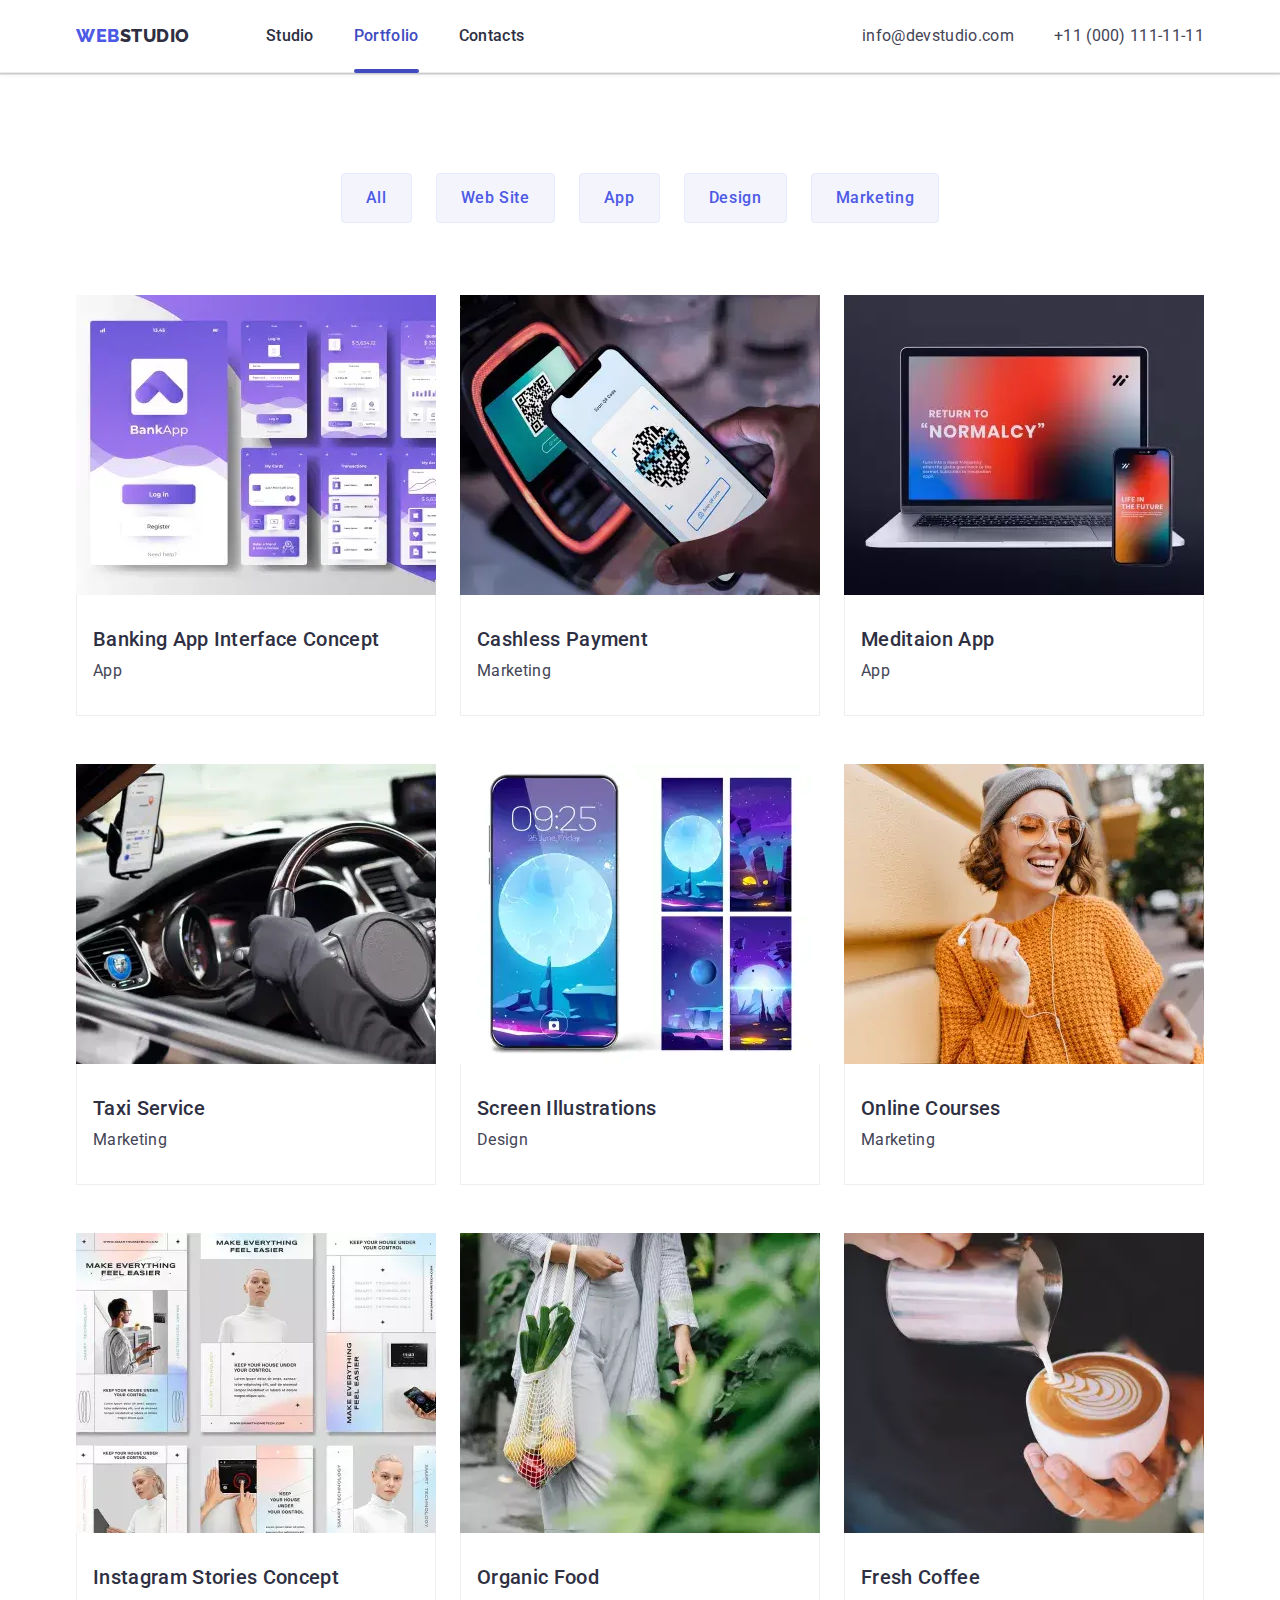
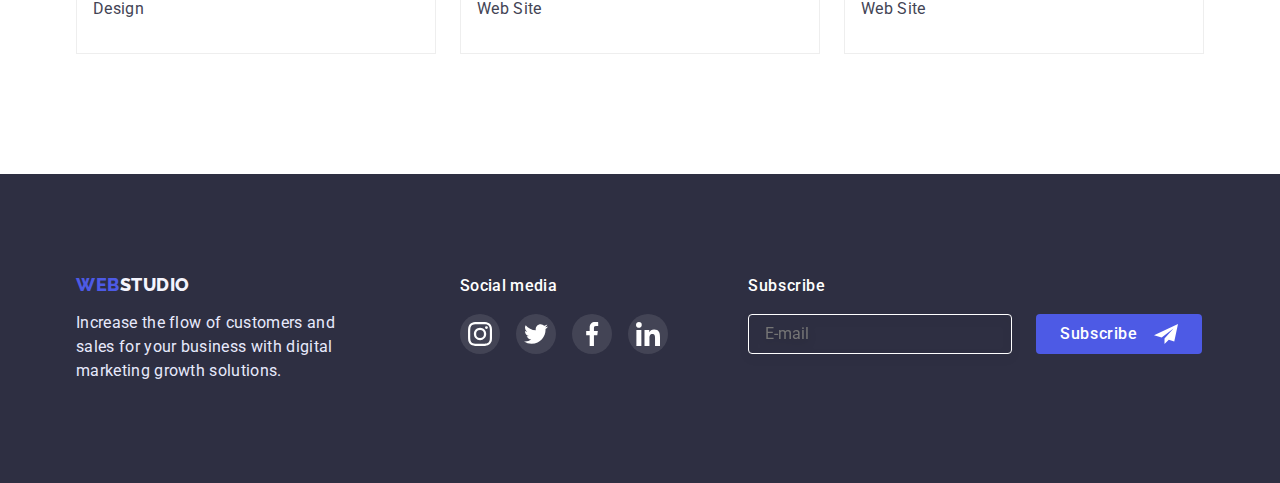
==== portfolio.html @ 54c19ddf "Homework" ====
<!DOCTYPE html>
<html lang="en">

<head>
    <meta charset="UTF-8">
    <meta http-equiv="X-UA-Compatible" content="IE=edge">
    <meta name="viewport" content="width=device-width, initial-scale=1.0">
    <link rel="preconnect" href="https://fonts.googleapis.com">
    <link rel="preconnect" href="https://fonts.gstatic.com" crossorigin>
    <link
        href="https://fonts.googleapis.com/css2?family=Raleway:wght@800&family=Roboto:wght@400;500;700;900&display=swap"
        rel="stylesheet">
    <link rel="stylesheet" href="https://cdn.jsdelivr.net/npm/modern-normalize@1.1.0/modern-normalize.min.css">
    <link rel="stylesheet" href="./css/styles.css">
    <title>Second Homework</title>
</head>

<body>
    <header class="header">
        <div class="container header-container">

            <nav class="navigation">
                <a href="./index.html" class="logo-fontheader header-nav-address"><span
                        class="logo">WEB</span>STUDIO</a>
                <ul class="team-list">
                    <li class="item"><a href="./index.html" class="nav-links hover-nav header-nav-address">Studio</a>
                    </li>
                    <li class="item"><a href="./portfolio.html"
                            class="nav-links hover-nav header-nav-address current">Portfolio</a>
                    </li>
                    <li class="item"><a href="#" class="nav-links hover-nav header-nav-address">Contacts</a>
                    </li>
                </ul>
            </nav>
            <button type="button" class="mobile-menu-open" data-modal-open>
                <svg class="mobile-menu-open__icon" width="32" height="22">
                    <use href="./img/icon.svg#burger.icon"></use>
                </svg>
            </button>

            <address class="address">
                <ul class="address-list">
                    <li class=" address-list-margin">
                        <a href="mailto:info@devstudio.com"
                            class="address-text hover-nav header-nav-address">info@devstudio.com</a>
                    </li>
                    <li class="">
                        <a href="tel:+11(000)111-11-11" class="address-text hover-nav header-nav-address">+11 (000)
                            111-11-11</a>
                    </li>
                </ul>
            </address>

        </div>

    </header>

    <main>
        <section class="section-button">
            <div class="container container-second-page">
                <h1 class="visually-hidden">Our work</h1>

                <ul class="team-lists button">
                    <li class="buttons"><button type="button" class="button-secondpage hover-secondpage">All</button>
                    </li>
                    <li class="buttons"><button type="button" class="button-secondpage hover-secondpage buttonslast">Web
                            Site</button></li>
                    <li class="buttons"><button type="button" class="button-secondpage hover-secondpage">App</button>
                    </li>
                    <li class="buttons"><button type="button" class="button-secondpage hover-secondpage">Design</button>
                    </li>
                    <li class="buttons"><button type="button"
                            class="button-secondpage hover-secondpage">Marketing</button></li>
                </ul>

                <ul class="projects-list">

                    <li class="project-item">
                        <a class="project-functional" href="">
                            <div class="project-image-thumb">
                                <picture>
                                    <source srcset="./img/frame-8.webp    1x,
                                                    ./img/frame-8@2x.webp  2x" type="image/webp">
                                    <source srcset="./img/frame-8.jpg    1x,
                                                    ./img/frame-8@2x.jpg  2x">
                                    <img src="./img/frame-1.jpg" alt="Banking App Interface Concept" width="360">
                                </picture>
                                <p class="text-cards">14 Stylish and User-Friendly App Design Concepts · Task Manager
                                    App · Calorie Tracker App · Exotic Fruit Ecommerce App ·
                                    Cloud Storage App</p>
                            </div>
                            <div class="project-content">
                                <h2 class="title-progect">Banking App Interface Concept</h2>
                                <p class="section-text">App</p>
                            </div>
                        </a>
                    </li>

                    <li class="project-item">
                        <a class="project-functional" href="">
                            <div class="project-image-thumb">
                                <picture>
                                    <source srcset="./img/frame-9.webp    1x,
                                                    ./img/frame-9@2x.webp  2x" type="image/webp">
                                    <source srcset="./img/frame-9.jpg    1x,
                                                    ./img/frame-9@2x.jpg  2x">
                                    <img src="./img/frame-9.jpg" alt="Cashless Payment" width="360">
                                </picture>
                                <p class="text-cards">14 Stylish and User-Friendly App Design Concepts · Task Manager
                                    App · Calorie Tracker App · Exotic Fruit Ecommerce App ·
                                    Cloud Storage App</p>
                            </div>
                            <div class="project-content">
                                <h2 class="title-progect">Cashless Payment</h2>
                                <p class="section-text">Marketing</p>
                            </div>
                        </a>
                    </li>

                    <li class="project-item">
                        <a class="project-functional" href="">
                            <div class="project-image-thumb">
                                <picture>
                                    <source srcset="./img/frame-10.webp    1x,
                                                    ./img/frame-10@2x.webp  2x" type="image/webp">
                                    <source srcset="./img/frame-10.jpg    1x,
                                                    ./img/frame-10@2x.jpg  2x">
                                    <img src="./img/frame-10.jpg" alt="Meditaion App" width="360">
                                </picture>
                                <p class="text-cards">14 Stylish and User-Friendly App Design Concepts · Task Manager
                                    App · Calorie Tracker App · Exotic Fruit Ecommerce App ·
                                    Cloud Storage App</p>
                            </div>
                            <div class="project-content">
                                <h2 class="title-progect">Meditaion App</h2>
                                <p class="section-text">App</p>
                            </div>
                        </a>
                    </li>

                    <li class="project-item">
                        <a class="project-functional" href="">
                            <div class="project-image-thumb">
                                <picture>
                                    <source srcset="./img/frame-11.webp    1x,
                                                    ./img/frame-11@2x.webp  2x" type="image/webp">
                                    <source srcset="./img/frame-11.jpg    1x,
                                                    ./img/frame-11@2x.jpg  2x">
                                    <img src="./img/frame-11.jpg" alt="Taxi Service" width="360">
                                </picture>
                                <p class="text-cards">14 Stylish and User-Friendly App Design Concepts · Task Manager
                                    App · Calorie Tracker App · Exotic Fruit Ecommerce App ·
                                    Cloud Storage App</p>
                            </div>
                            <div class="project-content">
                                <h2 class="title-progect">Taxi Service</h2>
                                <p class="section-text">Marketing</p>
                            </div>
                        </a>
                    </li>

                    <li class="project-item">
                        <a class="project-functional" href="">
                            <div class="project-image-thumb">
                                <picture>
                                    <source srcset="./img/frame-12.webp    1x,
                                                    ./img/frame-12@2x.webp  2x" type="image/webp">
                                    <source srcset="./img/frame-12.jpg    1x,
                                                    ./img/frame-12@2x.jpg  2x">
                                    <img src="./img/frame-12.jpg" alt="Screen Illustrations" width="360">
                                </picture>
                                <p class="text-cards">14 Stylish and User-Friendly App Design Concepts · Task Manager
                                    App · Calorie Tracker App · Exotic Fruit Ecommerce App ·
                                    Cloud Storage App</p>
                            </div>
                            <div class="project-content">
                                <h2 class="title-progect">Screen Illustrations</h2>
                                <p class="section-text">Design</p>
                            </div>
                        </a>
                    </li>

                    <li class="project-item">
                        <a class="project-functional" href="">
                            <div class="project-image-thumb">
                                <picture>
                                    <source srcset="./img/frame-13.webp    1x,
                                                    ./img/frame-13@2x.webp  2x" type="image/webp">
                                    <source srcset="./img/frame-13.jpg    1x,
                                                    ./img/frame-13@2x.jpg  2x">
                                    <img src="./img/frame-13.jpg" alt="Online Courses" width="360">
                                </picture>
                                <p class="text-cards">14 Stylish and User-Friendly App Design Concepts · Task Manager
                                    App · Calorie Tracker App · Exotic Fruit Ecommerce App ·
                                    Cloud Storage App</p>
                            </div>
                            <div class="project-content">
                                <h2 class="title-progect">Online Courses</h2>
                                <p class="section-text">Marketing</p>
                            </div>
                        </a>
                    </li>

                    <li class="project-item">
                        <a class="project-functional" href="">
                            <div class="project-image-thumb">
                                <picture>
                                    <source srcset="./img/frame-14.webp    1x,
                                                    ./img/frame-14@2x.webp  2x" type="image/webp">
                                    <source srcset="./img/frame-14.jpg    1x,
                                                    ./img/frame-14@2x.jpg  2x">
                                    <img src="./img/frame-14.jpg" alt="Instagram Stories Concept" width="360">
                                </picture>
                                <p class="text-cards">14 Stylish and User-Friendly App Design Concepts · Task Manager
                                    App · Calorie Tracker App · Exotic Fruit Ecommerce App ·
                                    Cloud Storage App</p>
                            </div>
                            <div class="project-content">
                                <h2 class="title-progect">Instagram Stories Concept</h2>
                                <p class="section-text">Design</p>
                            </div>
                        </a>
                    </li>

                    <li class="project-item">
                        <a class="project-functional" href="">
                            <div class="project-image-thumb">
                                <picture>
                                    <source srcset="./img/frame-15.webp    1x,
                                                    ./img/frame-15@2x.webp  2x" type="image/webp">
                                    <source srcset="./img/frame-15.jpg    1x,
                                                    ./img/frame-15@2x.jpg  2x">
                                    <img src="./img/frame-15.jpg" alt="Organic Food" width="360">
                                </picture>
                                <p class="text-cards">14 Stylish and User-Friendly App Design Concepts · Task Manager
                                    App · Calorie Tracker App · Exotic Fruit Ecommerce App ·
                                    Cloud Storage App</p>
                            </div>
                            <div class="project-content">
                                <h2 class="title-progect">Organic Food</h2>
                                <p class="section-text">Web Site</p>
                            </div>
                        </a>
                    </li>

                    <li class="project-item">
                        <a class="project-functional" href="">
                            <div class="project-image-thumb">
                                <picture>
                                    <source srcset="./img/frame-16.webp    1x,
                                                    ./img/frame-16@2x.webp  2x" type="image/webp">
                                    <source srcset="./img/frame-16.jpg    1x,
                                                    ./img/frame-16@2x.jpg  2x">
                                    <img src="./img/frame-16.jpg" alt="Fresh Coffee" width="360">
                                </picture>
                                <p class="text-cards">14 Stylish and User-Friendly App Design Concepts · Task Manager
                                    App · Calorie Tracker App · Exotic Fruit Ecommerce App ·
                                    Cloud Storage App</p>
                            </div>
                            <div class="project-content">
                                <h2 class="title-progect">Fresh Coffee</h2>
                                <p class="section-text">Web Site</p>
                            </div>
                        </a>
                    </li>

                </ul>
            </div>
        </section>

    </main>

    <footer class="footer-container">
        <div class="container footer-container-item">
            <div class="footer-about">
                <a href="./index.html" class="logo-fontfooter footer-body"><span class="logo">WEB</span>STUDIO</a>
                <p class="text-footer">Increase the flow of customers and sales for your business with digital marketing
                    growth solutions.</p>
            </div>
            <div class="footer-social">
                <h3 class="join-tittle">Social media</h3>
                <ul class="social">
                    <li>
                        <a href="" class="social-links">
                            <svg class="color" width="24" height="24">
                                <use href="./img/icon.svg#icon-instagram"></use>
                            </svg>
                        </a>
                    </li>
                    <li>
                        <a href="" class="social-links ">
                            <svg class="color" width="24" height="24">
                                <use href="./img/icon.svg#icon-twitter"></use>
                            </svg>
                        </a>
                    </li>
                    <li>
                        <a href="" class="social-links">
                            <svg class="color" width="24" height="24">
                                <use href="./img/icon.svg#icon-facebook"></use>
                            </svg>
                        </a>
                    </li>
                    <li>
                        <a href="" class="social-links">
                            <svg class="color" width="24" height="24">
                                <use href="./img/icon.svg#icon-linkedin"></use>
                            </svg>
                        </a>
                    </li>
                </ul>
            </div>

            <form class="subscribe-form">
                <h2 class="subscribe-header">Subscribe</h2>
                <div class="subscribe-container">

                    <input type="email" class="subscribe-input" name="emailing-address" placeholder="E-mail" required>

                    <button type="submit" class="subscribe-btn">Subscribe<svg class="subscribe-svg" width="24"
                            height="24" aria-label="telegram icon" lang="en">
                            <use href="./img/icon.svg#icon-telegram"></use>
                        </svg></button>
                </div>
            </form>

        </div>
    </footer>

    <div class="mobile-menu" data-modal>
        <div class="mobile-menu__container">
            <button class="mobile-menu__close-bnt" data-modal-close>
                <svg class="mobile-menu__close" width="8" height="8">
                    <use href="./img/icon.svg#icon-close-black"></use>
                </svg>
            </button>

            <div class="mobile-menu-info">
                <ul class="mobile-link-container">
                    <li class=""><a href="./index.html" class="mobile-nav-link">Studio</a>
                    </li>
                    <li class=""><a href="./portfolio.html" class="mobile-nav-link current">Portfolio</a>
                    </li>
                    <li class=""><a href="#" class="mobile-nav-link">Contacts</a>
                    </li>
                </ul>

                <ul class="mobile-adress">
                    <li class="modal-mobil-window-tel">+11 (000) 111-11-11</li>
                    <li class="modal-mobil-window-email">info@devstudio.com</li>
                </ul>

                <ul class="mobile-social-container">
                    <li>
                        <a href="" class="mobil-social-contact">
                            <svg class="icon-mobil-social" width="24" height="24">
                                <use href="./img/icon.svg#icon-instagram"></use>
                            </svg>
                        </a>
                    </li>

                    <li>
                        <a href="" class="mobil-social-contact">
                            <svg class="icon-mobil-social" width="24" height="24">
                                <use href="./img/icon.svg#icon-twitter"></use>
                            </svg>
                        </a>
                    </li>

                    <li>
                        <a href="" class="mobil-social-contact">
                            <svg class="icon-mobil-social" width="24" height="24">
                                <use href="./img/icon.svg#icon-facebook"></use>
                            </svg>
                        </a>
                    </li>

                    <li>
                        <a href="" class="mobil-social-contact">
                            <svg class="icon-mobil-social" width="24" height="24">
                                <use href="./img/icon.svg#icon-linkedin"></use>
                            </svg>
                        </a>
                    </li>

                </ul>
            </div>


        </div>

    </div>

    <script src="./js/modal-menu.js"></script>
</body>

</html>
---- css/styles.css ----
:root {
  --background-color: rgb(255, 255, 255);
  --color-texth: rgb(46, 47, 66);
  --color-textp: rgb(67, 68, 85);
  --color-textpheader: rgb(231, 233, 252);
  --color-textlogoheader: rgb(244, 244, 253);
  --color-buttonlogo: rgb(77, 90, 229);
  --color-hover: rgb(64, 75, 191);
  --time-func: cubic-bezier(0.4, 0, 0.2, 1);
}
body {
  background-color: var(--background-color);
  font-family: "Roboto", sans-serif;
  font-size: 16px;
  line-height: 1.5;
  letter-spacing: 0.02em;
  color: var(--color-texth);
}

img {
  display: block;
  max-width: 100%;
  height: auto;
}

h1,
h2,
h3,
h4,
h5,
h6,
p {
  margin: 0;
  padding: 0;
}

ul,
ol {
  margin-top: 0;
  margin-bottom: 0;
  padding-left: 0;
}
li {
  list-style: none;
}
a {
  text-decoration: none;
}

.container {
  padding-left: 15px;
  padding-right: 15px;
}
.main-title {
  font-size: 36px;
  line-height: 1.11;
  color: var(--background-color);
  max-width: 496px;
  margin-left: auto;
  margin-right: auto;
  margin-bottom: 72px;
  letter-spacing: 0.02em;
}
.hero-btn {
  background-color: var(--color-buttonlogo);
  box-shadow: 0px 4px 4px rgba(0, 0, 0, 0.15);
  border-radius: 4px;
  padding: 16px 32px;
  border: none;
  cursor: pointer;
  transition: background-color 250ms var(--time-func);
}
.hero-btn:hover,
.hero-btn:focus {
  background-color: var(--color-hover);
}
.first-buttoncolor {
  font-family: "Roboto", sans-serif;
  font-style: normal;
  font-weight: 500;
  font-size: 16px;
  line-height: 1.5;
  letter-spacing: 0.04em;
  color: var(--background-color);
}
.visually-hidden {
  position: absolute;
  width: 1px;
  height: 1px;
  margin: -1px;
  border: 0;
  padding: 0;

  white-space: nowrap;
  clip-path: inset(100%);
  clip: rect(0 0 0 0);
  overflow: hidden;
}
.section {
  padding-top: 96px;
  padding-bottom: 96px;
}
.our-team-card {
  background-color: var(--color-textlogoheader);
}
.title-our-team {
  font-size: 36px;
  line-height: 1.11;
  text-transform: capitalize;
  text-align: center;
  margin-bottom: 72px;
}
.foto-card {
  background-color: #ffffff;
}
.our-team-shadow {
  box-shadow: 0px 1px 6px rgba(46, 47, 66, 0.08),
    0px 1px 1px rgba(46, 47, 66, 0.16), 0px 2px 1px rgba(46, 47, 66, 0.08);
  border-radius: 0px 0px 4px 4px;
}
.about-team-card {
  padding: 32px 16px;
}
.team-title {
  font-weight: 500;
  font-size: 20px;
  line-height: 1.2;
  text-align: center;
  margin-bottom: 8px;
}
.team-text {
  color: var(--color-textp);
  font-style: normal;
  text-align: center;
}
.socials {
  display: flex;
  justify-content: center;
  gap: 24px;
  margin-top: 8px;
}
.social-links {
  display: flex;
  width: 40px;
  height: 40px;
  align-items: center;
  justify-content: center;
  background-color: rgba(255, 255, 255, 0.1);
  border-radius: 50%;
  transition: background-color 250ms var(--time-func);
}
.color {
  fill: #ffffff;
}
.color-x:hover,
.color-x:focus {
  background-color: #404bbf;
  fill: #ffffff;
  border-color: #404bbf;
}
.social-link {
  display: flex;
  width: 40px;
  height: 40px;
  background-color: #4d5ae5;
  border-radius: 50%;
  align-items: center;
  justify-content: center;
  transition: background-color 250ms var(--time-func);
}
.team-card {
  display: flex;
  flex-wrap: wrap;
  justify-content: center;
  gap: 72px;
}
.company {
  display: flex;
  flex-wrap: wrap;
  gap: 72px 16px;
}
.company-team {
  display: flex;
  height: 100%;
  align-items: center;
  justify-content: center;
  border: 1px solid #8e8f99;
  border-radius: 4px;
  outline: transparent;
  transition: border 250ms var(--time-func);
  height: 88px;
}
.company-team:hover .customers-color,
.company-team:focus .customers-color {
  fill: #404bbf;
}

.company-team:hover,
.company-team:focus {
  border: 1px solid #404bbf;
}
.customers-color {
  fill: #8e8f99;
  transition: fill 250ms var(--time-func);
}
.social-link:hover,
.social-link:focus {
  background-color: #404bbf;
}
.logo-fontfooter {
  font-family: "Raleway", sans-serif;
  font-style: normal;
  font-weight: 800;
  font-size: 18px;
  line-height: 21px;
  letter-spacing: 0.03em;
  text-transform: uppercase;
  color: var(--color-textlogoheader);
}
.text-footer {
  color: var(--color-textpheader);
}
.join-tittle {
  font-weight: 500;
  font-size: 16px;
  line-height: 1.5;
  color: #ffffff;
  margin-bottom: 16px;
}
.social-links:hover,
.social-links:focus {
  background: #31d0aa;
}
.social {
  display: flex;
  gap: 16px;
}
.subscribe-header {
  font-weight: 500;
  font-size: 16px;
  letter-spacing: 0.04em;
  color: #ffffff;
  margin-bottom: 16px;
}
.subscribe-btn {
  display: flex;
  align-items: center;
  background-color: #4d5ae5;
  border-radius: 4px;
  border: none;
  color: #ffffff;
  padding: 8px 24px 8px 24px;
  cursor: pointer;
  transition: background-color 250ms var(--time-func);
  font-weight: 500;
  font-size: 16px;
  line-height: 1.5;
  letter-spacing: 0.04em;
}
.subscribe-svg {
  margin-left: 16px;
}
.subscribe-btn:hover,
.subscribe-btn:focus,
.modal-bnt-send:hover,
.modal-bnt-send:focus {
  background-color: #404bbf;
}
.button {
  display: flex;
  flex-wrap: wrap;
  justify-content: center;
  gap: 16px 24px;
  margin-bottom: 48px;
}
.button-secondpage {
  color: var(--color-buttonlogo);
  font-family: "Roboto";
  font-style: normal;
  font-weight: 500;
  font-size: 16px;
  line-height: 1.5;
  display: flex;
  align-items: center;
  text-align: center;
  letter-spacing: 0.04em;
  background: #f4f4fd;
  border: 1px solid #e7e9fc;
  border-radius: 4px;
  cursor: pointer;
  padding: 12px 24px;
  transition: background-color 250ms var(--time-func),
    color 250ms var(--time-func), border 250ms var(--time-func),
    box-shadow 250ms var(--time-func);
}
.hover-secondpage:hover,
.hover-secondpage:focus {
  background: var(--color-hover);
  box-shadow: 0px 3px 1px rgba(0, 0, 0, 0.1), 0px 2px 1px rgba(0, 0, 0, 0.08),
    0px 2px 2px rgba(0, 0, 0, 0.12);
  border-radius: 4px;
  color: var(--background-color);
  border-color: transparent;
}

.project-image-thumb {
  position: relative;
  overflow: hidden;
}
.text-cards {
  position: absolute;
  top: 0;
  left: 0;
  height: 100%;
  background-color: #4d5ae5;
  color: #f4f4fd;
  transform: translateY(100%);
  transition: transform 250ms var(--time-func);
  display: flex;
  padding: 40px 32px 0 32px;
}

.project-functional:hover .text-cards,
.project-functional:focus .text-cards {
  transform: translateY(0);
}
.projects-list {
  display: flex;
  flex-wrap: wrap;
  justify-content: center;
  row-gap: 48px;
  column-gap: 16px;
}
.project-content {
  border: 1px solid #eeeeee;
  border-top: none;
  padding-top: 32px;
  padding-left: 16px;
}
.title-progect {
  font-weight: 500;
  font-size: 20px;
  line-height: 1.2;
  color: var(--color-texth);
  margin-bottom: 8px;
}
.section-text {
  padding-bottom: 32px;
  color: var(--color-textp);
}
.project-item:hover,
.project-item:focus {
  display: block;
  outline: transparent;
  box-shadow: 0px 1px 6px rgba(46, 47, 66, 0.08),
    0px 1px 1px rgba(46, 47, 66, 0.16), 0px 2px 1px rgba(46, 47, 66, 0.08);
}
.modal-mobil-window-tel {
  margin-bottom: 40px;
  font-style: normal;
  font-weight: 700;
  font-size: 36px;
  line-height: 1.11;
  letter-spacing: 0.02em;
  color: #4d5ae5;
}
.mobile-nav-link.current {
  color: #404bbf;
}

.modal-mobil-window-email {
  font-weight: 500;
  font-size: 20px;
  line-height: 24px;
  letter-spacing: 0.02em;
  color: #434455;
}

.mobil-social-contact {
  display: flex;
  width: 40px;
  height: 40px;
  background-color: #4d5ae5;
  border-radius: 50%;
  align-items: center;
  justify-content: center;
  transition: background-color 250ms var(--time-func);
}
.icon-mobil-social {
  fill: #f4f4fd;
}

/* -------------------------------------------адаптив------------------------------------------- */
@media screen and (min-width: 480px) {
  .container {
    width: 428px;
    margin-left: auto;
    margin-right: auto;
  }
}

@media screen and (min-width: 768px) {
  .container {
    width: 768px;
  }
  .mobile-menu-open {
    display: none;
  }
  .navigation {
    display: flex;
  }
  .nav-links {
    color: var(--color-texth);
    font-weight: 500;
    transition: color 250ms var(--time-func);
    padding-top: 24px;
    padding-bottom: 24px;
  }
  .team-list {
    display: flex;
    margin-left: 120px;
  }
  .item:not(:last-child) {
    margin-right: 40px;
  }
  .hover-nav:hover,
  .hover-nav:focus {
    color: var(--color-hover);
  }

  .address-text {
    color: var(--color-textp);
    font-style: normal;
    transition: color 250ms var(--time-func);
  }
  .current {
    position: relative;
    color: #404bbf;
  }
  .current::after {
    content: "";
    position: absolute;
    bottom: -4px;
    left: 0;
    width: 100%;
    height: 4px;
    background-color: #404bbf;
    border-radius: 2px;
  }
  .main-title {
    font-size: 56px;
    line-height: 1.07;
    margin-bottom: 40px;
  }
  .team-card {
    gap: 64px 24px;
  }
  .company {
    gap: 72px 24px;
  }
  .company-team-list {
    flex-basis: calc((100% - 48px) / 3);
    max-width: 168px;
  }
  .subscribe-input {
    width: 264px;
    min-height: 40px;
    background-color: transparent;
    border: 1px solid #ffffff;
    filter: drop-shadow(0px 4px 4px rgba(0, 0, 0, 0.15));
    border-radius: 4px;
    margin-right: 24px;
    padding-left: 16px;
    color: white;
  }
  .footer-container-item {
    display: flex;
  }
}

@media screen and (max-width: 767px) {
  .team-list {
    display: none;
  }
  .address {
    display: none;
  }
  .header-nav-address {
    display: block;
    padding-top: 24px;
    padding-bottom: 24px;
  }
  .our-futures-item:not(:last-child) {
    margin-bottom: 72px;
  }

  .company-team-list {
    flex-basis: calc((100% - 24px) / 2);
  }
  .logo-fontfooter {
    display: block;
    text-align: center;
    margin-bottom: 16px;
  }
  .text-footer {
    width: 268px;
    margin: 0 auto;
  }
  .footer-social {
    margin-bottom: 72px;
  }
  .join-tittle {
    margin-bottom: 16px;
    text-align: center;
  }
  .social {
    justify-content: center;
  }
  .subscribe-header {
    text-align: center;
  }

  .subscribe-input {
    width: 398px;
    /* width: 100%; */
    min-height: 40px;
    background-color: transparent;
    border: 1px solid #ffffff;
    filter: drop-shadow(0px 4px 4px rgba(0, 0, 0, 0.15));
    border-radius: 4px;
    padding-left: 16px;
    color: white;
  }
  .subscribe-container {
    display: flex;
    flex-wrap: wrap;
    justify-content: center;
    gap: 24px;
  }
  .container-second-page {
    padding-top: 48px;
    padding-bottom: 48px;
  }
  .button-secondpage {
    padding: 8px 16px;
  }
}

@media screen and (min-width: 1200px) {
  .container {
    width: 1158px;
  }
  .address {
    margin-left: auto;
  }
  .team-list {
    display: flex;
    margin-left: 76px;
  }
  .address-list {
    display: flex;
  }
  .header-nav-address {
    display: block;
    padding-top: 24px;
    padding-bottom: 24px;
  }
  .current {
    position: relative;
    color: #404bbf;
  }
  .current::after {
    content: "";
    position: absolute;
    bottom: -1px;
    left: 0;
    width: 100%;
    height: 4px;
    background-color: #404bbf;
    border-radius: 2px;
  }
  .address-list-margin {
    margin-right: 40px;
  }
  .main-title {
    margin-bottom: 48px;
  }
  .section {
    padding-top: 120px;
    padding-bottom: 120px;
  }
  .our-futures-list {
    display: flex;
  }
  .our-futures-item:not(:last-child) {
    margin-right: 24px;
  }
  .feature-section {
    display: flex;
    justify-content: center;
    align-items: center;
    height: 112px;
    background: #f4f4fd;
    border-radius: 4px;
    margin-bottom: 8px;
  }
  .our-features-li {
    width: 264px;
  }

  .section-title {
    text-align: center;
    padding-bottom: 72px;
    font-size: 36px;
    line-height: 1.11;
    text-transform: capitalize;
  }
  .our-work {
    display: flex;
  }
  .fotowork:not(:last-child) {
    margin-right: 24px;
  }
  .team-card {
    gap: 24px;
  }
  .company {
    flex-wrap: nowrap;
  }
  .company-team-list {
    width: 168px;
    height: 88px;
  }
  .footer-container {
    background-color: var(--color-texth);
    padding-top: 100px;
    padding-bottom: 100px;
  }
  .footer-container-item {
    display: flex;
  }
  .logo-fontfooter {
    display: flex;
    align-items: center;
  }
  .text-footer {
    width: 264px;
    margin-top: 16px;
  }
  .social {
    justify-content: center;
    gap: 16px;
    margin-top: 16px;
  }
  .subscribe-form {
    margin-left: 80px;
  }
  .subscribe-container {
    display: flex;
    flex-wrap: wrap;
  }
  .footer-about {
    margin-right: 120px;
  }
  .container-second-page {
    padding-top: 100px;
    padding-bottom: 120px;
  }
  .button {
    margin-bottom: 72px;
  }
  .projects-list {
    row-gap: 48px;
    column-gap: 24px;
  }
  .future-title {
    font-weight: 500;
    font-size: 20px;
    line-height: 1.2;
    padding-bottom: 8px;
  }
  .work-section {
    margin-top: -120px;
  }
}

@media screen and (max-width: 1199px) {
  .address-list-margin {
    margin-bottom: 12px;
  }
  .address {
    padding-top: 6px;
    padding-bottom: 6px;
  }
  .address-text {
    font-style: normal;
    font-weight: 400;
    font-size: 12px;
    line-height: 1.33;
    letter-spacing: 0.04em;
    color: #434455;
  }
  .feature-section {
    display: none;
  }
  .future-title {
    margin-bottom: 8px;
    font-weight: 700;
    font-size: 36px;
    line-height: 1.11;
  }

  .futures-text {
    color: var(--color-textp);
    font-weight: 500;
    font-style: normal;
    font-family: "Roboto";
    font-size: 16px;
    line-height: 1.5;
  }
  .our-works-section {
    display: none;
  }
  .footer-container {
    background-color: var(--color-texth);
    padding-top: 96px;
    padding-bottom: 96px;
  }
  .footer-about {
    margin-bottom: 72px;
  }
  .text-footer {
    width: 264px;
    margin-top: 16px;
  }
}

@media screen and (min-width: 768px) and (max-width: 1199px) {
  .our-futures-item {
    flex-basis: calc((100% - 2 * 24px) / 2);
  }
  .our-futures-list {
    display: flex;
    flex-direction: row;
    flex-wrap: wrap;
    row-gap: 72px;
    column-gap: 24px;
  }
  .customers {
    width: 582px;
    margin: 0 auto;
  }
  .footer-container-item {
    width: 552px;
    /* width: 582px; */
    flex-wrap: wrap;
  }
  .subscribe-container {
    display: flex;
    flex-wrap: wrap;
    justify-content: center;
  }
  .footer-about {
    margin-right: 24px;
  }
  .container-second-page {
    padding-top: 64px;
    padding-bottom: 96px;
  }
  .button {
    margin-bottom: 64px;
  }
  .projects-list {
    row-gap: 72px;
    column-gap: 24px;
    justify-content: start;
    margin: -3px;
  }
}

/* -------------------------------------------адаптив------------------------------------------- */

/* ---------------------мобил хеадер с меню---------------------------- */
.header-container {
  display: flex;
  align-items: center;
  justify-content: space-between;
}
.mobile-menu-open {
  background-color: transparent;
  border: none;
  height: 22px;
  padding: 0;
}

.mobile-menu {
  position: fixed;
  width: 100%;
  height: 100%;
  z-index: 1000;
  top: 0;
  left: 0;
  background: #ffffff;
  opacity: 0;
  visibility: hidden;
  pointer-events: none;
  transition: opacity 500ms linear, visibility 500ms linear;
}

.mobile-menu.is-open {
  opacity: 1;
  visibility: visible;
  pointer-events: auto;
}

.mobile-menu__container {
  position: relative;
}

.mobile-menu__close-bnt {
  position: absolute;
  top: 24px;
  right: 24px;
  background-color: transparent;
  border: none;
  line-height: 0;
  padding-top: 8px;
  padding-bottom: 8px;
  padding-left: 8px;
  padding-right: 8px;

  fill: #2e2f42;
  border-radius: 50%;
  border: 1px solid rgba(0, 0, 0, 0.1);
  background-color: #e7e9fc;
}

.mobile-menu-info {
  height: 100vh;
  padding-top: 80px;
  padding-bottom: 40px;
  padding-left: 40px;
  padding-right: 35px;
  display: flex;
  flex-direction: column;
}

.mobile-link-container {
  display: flex;
  flex-direction: column;
  gap: 40px;
  margin-bottom: auto;
}
.mobile-nav-link {
  font-weight: 700;
  font-size: 36px;
  line-height: 1.111;
  letter-spacing: 0.02em;
  color: #2e2f42;
}

.mobile-adress {
  margin-bottom: 48px;
}

.mobile-social-container {
  display: flex;
  justify-content: space-between;
}
/* ----------------------мобил хеадер с меню--------------------------- */

/* ------------------------------лого и тень хедера----------------------------- */
.logo {
  color: var(--color-buttonlogo);
}
.logo-fontheader {
  font-family: "Raleway", sans-serif;
  font-style: normal;
  font-weight: 800;
  font-size: 18px;
  line-height: 1.33;
  letter-spacing: 0.03em;
  text-transform: uppercase;
  color: var(--color-texth);
}
.header {
  border-bottom: 1px solid #ececec;
  box-shadow: 0px 2px 1px rgba(46, 47, 66, 0.08),
    0px 1px 1px rgba(46, 47, 66, 0.16), 0px 1px 6px rgba(46, 47, 66, 0.08);
}
/* ------------------------------лого и тень хедера----------------------------- */

/*------------------------------------- main-hero--------------------------------------- */
.hero {
  background-color: var(--color-texth);
  padding: 112px 0;
  max-width: 100%;
  margin-left: auto;
  margin-right: auto;
  text-align: center;
  background-image: linear-gradient(
      rgba(46, 47, 66, 0.7),
      rgba(46, 47, 66, 0.7)
    ),
    url(../img/office-telephone.jpg);
  background-repeat: no-repeat;
  background-position: center;
  background-size: cover;
}

@media screen and (min-device-pixel-ratio: 2) and (max-width: 767px),
  screen and (min-resolution: 192dpi) and (max-width: 767px),
  screen and (min-resolution: 2dppx) and (max-width: 767px) {
  .hero {
    background-image: linear-gradient(
        rgba(46, 47, 66, 0.7),
        rgba(46, 47, 66, 0.7)
      ),
      url(../img/office-telephone@2x.jpg);
  }
}

@media screen and (min-width: 768px) {
  .hero {
    padding: 112px 0 108px 0;
    background-image: linear-gradient(
        rgba(46, 47, 66, 0.7),
        rgba(46, 47, 66, 0.7)
      ),
      url(../img/office-tablet.jpg);
  }
}

@media screen and (min-device-pixel-ratio: 2) and (min-width: 768px),
  screen and (min-resolution: 192dpi) and (min-width: 768px),
  screen and (min-resolution: 2dppx) and (min-width: 768px) {
  .hero {
    background-image: linear-gradient(
        rgba(46, 47, 66, 0.7),
        rgba(46, 47, 66, 0.7)
      ),
      url(../img/office-tablet@2x.jpg);
  }
}
@media screen and (min-width: 1200px) {
  .hero {
    padding: 188px 0;
    background-image: linear-gradient(
        rgba(46, 47, 66, 0.7),
        rgba(46, 47, 66, 0.7)
      ),
      url(../img/office.jpg);
  }
}
@media screen and (min-device-pixel-ratio: 2) and (min-width: 1200px),
  screen and (min-resolution: 192dpi) and (min-width: 1200px),
  screen and (min-resolution: 2dppx) and (min-width: 1200px) {
  .hero {
    background-image: linear-gradient(
        rgba(46, 47, 66, 0.7),
        rgba(46, 47, 66, 0.7)
      ),
      url(../img/office@2x.jpg);
  }
}

/* ------------------------------------backdrop - modal---------------------------------------- */
.backdrop {
  position: fixed;
  top: 0;
  left: 0;
  background-color: rgba(46, 47, 66, 0.4);
  width: 100%;
  height: 100%;
  transition: opacity 250ms var(--time-func), visibility 250ms var(--time-func);
}

.backdrop.is-hidden > .modal {
  transform: translate(-50%, -50%) scale(0.6);
}

.modal {
  position: absolute;
  top: 50%;
  left: 50%;
  transform: translate(-50%, -50%) scale(1);
  max-width: 408px;
  width: 100%;
  background-color: #fcfcfc;
  border-radius: 4px;
  padding-left: 24px;
  padding-right: 24px;
  padding-top: 72px;
  padding-bottom: 24px;
  box-shadow: 0px 4px 4px rgba(0, 0, 0, 0.25);
}

.modal-btn {
  display: flex;
  padding: 8px;
  position: absolute;
  top: 24px;
  right: 24px;
  transition: background-color 250ms var(--time-func),
    fill 250ms var(--time-func), border 250ms var(--time-func);
  border-radius: 50%;
  border: 1px solid rgba(0, 0, 0, 0.1);
  background-color: #e7e9fc;
  cursor: pointer;
}
.backdrop.is-hidden {
  opacity: 0;
  visibility: hidden;
  pointer-events: none;
}

.modal-header {
  font-weight: 500;
  font-size: 16px;
  line-height: 1.5;
  text-align: center;
  margin-bottom: 16px;
}
.modal-container {
  position: relative;
  display: flex;
  flex-direction: column;
  margin-bottom: 8px;
}
.modal-backdrop {
  position: fixed;
  width: 100%;
  height: 100%;
  top: 0;
  left: 0;
  background-color: rgba(0, 0, 0, 0.2);
  z-index: 100;

  transition: opacity 250ms var(--time-func), visibility 250ms var(--time-func);
}

.modal-svg {
  position: absolute;
  top: 50%;
  left: 19px;
  transition: fill 250ms var(--time-func);
}
.modal-input {
  width: 100%;
  padding: 11px 38px;
  border: 1px solid rgba(33, 33, 33, 0.2);
  border-radius: 4px;
  max-height: 40px;
  transition: border 250ms var(--time-func), filter 250ms var(--time-func);
  outline: none;
}
.modal-area {
  border: 1px solid rgba(33, 33, 33, 0.2);
  border-radius: 4px;
  padding: 12px 16px;
  height: 120px;
  resize: none;
  transition: border 250ms var(--time-func), filter 250ms var(--time-func);
  outline: none;
}

.modal-description {
  font-size: 12px;
  line-height: 1.16;
  letter-spacing: 0.04em;
  color: #8e8f99;
  margin-bottom: 4px;
}

.modal-label {
  font-size: 12px;
  line-height: 1.16;
  letter-spacing: 0.01em;
  color: #8e8f99;
  margin-bottom: 4px;
}
.modal-area::placeholder {
  font-weight: 400;
  font-size: 12px;
  line-height: 1.16;
  letter-spacing: 0.04em;
  color: rgba(46, 47, 66, 0.4);
}

.modal-text-span {
  display: flex;
  align-items: center;
  height: 16px;
  font-size: 12px;
  line-height: 1.16;
  letter-spacing: 0.04em;
  color: #8e8f99;
}

.modal-text-privacy {
  text-decoration-line: underline;
  color: #4d5ae5;
}

.modal-bnt-send {
  display: block;
  min-width: 169px;
  min-height: 56px;
  margin-left: auto;
  margin-right: auto;
  cursor: pointer;
  background-color: #4d5ae5;
  color: #ffffff;
  border-radius: 4px;
  border: 1px solid #4d5ae5;
  box-shadow: 0px 4px 4px rgba(0, 0, 0, 0.25);
  transition: background-color 250ms var(--time-func);
}

.modal-text-span::before {
  content: "";
  display: inline-block;
  width: 16px;
  height: 16px;
  margin-right: 8px;
  border: 1.25px solid #2e2f42;
  border-radius: 2px;
  background-image: url("../img/modal-check-icon.svg");
  background-size: contain;
  background-origin: border-box;
  background-color: #fff;
}

.policy-checkbox:checked + .modal-text-span::before {
  background-color: #404bbf;
  border: 1px solid #404bbf;
}

.policy-checkbox {
  position: absolute;
  width: 1px;
  height: 1px;
  margin: -1px;
  border: 0;
  padding: 0;

  white-space: nowrap;
  clip-path: inset(100%);
  clip: rect(0 0 0 0);
  overflow: hidden;
}

.comment-container {
  margin-bottom: 16px;
}

.policy-label {
  display: block;
  margin-bottom: 24px;
}

.modal-container:hover .modal-svg,
.modal-container:focus .modal-svg {
  fill: #4d5ae5;
}

.modal-container:hover .modal-input,
.modal-container:focus .modal-input,
.modal-container:hover .modal-area,
.modal-container:focus .modal-area {
  border: 1px solid #4d5ae5;
  filter: drop-shadow(0px 4px 4px rgba(0, 0, 0, 0.25));
}

.policy-label:hover .modal-text-span::before,
.policy-label:focus .modal-text-span::before {
  border-color: #404bbf;
  filter: drop-shadow(0px 4px 4px rgba(0, 0, 0, 0.25));
}
/* ------------------------------------backdrop - modal----------------------------------------- */
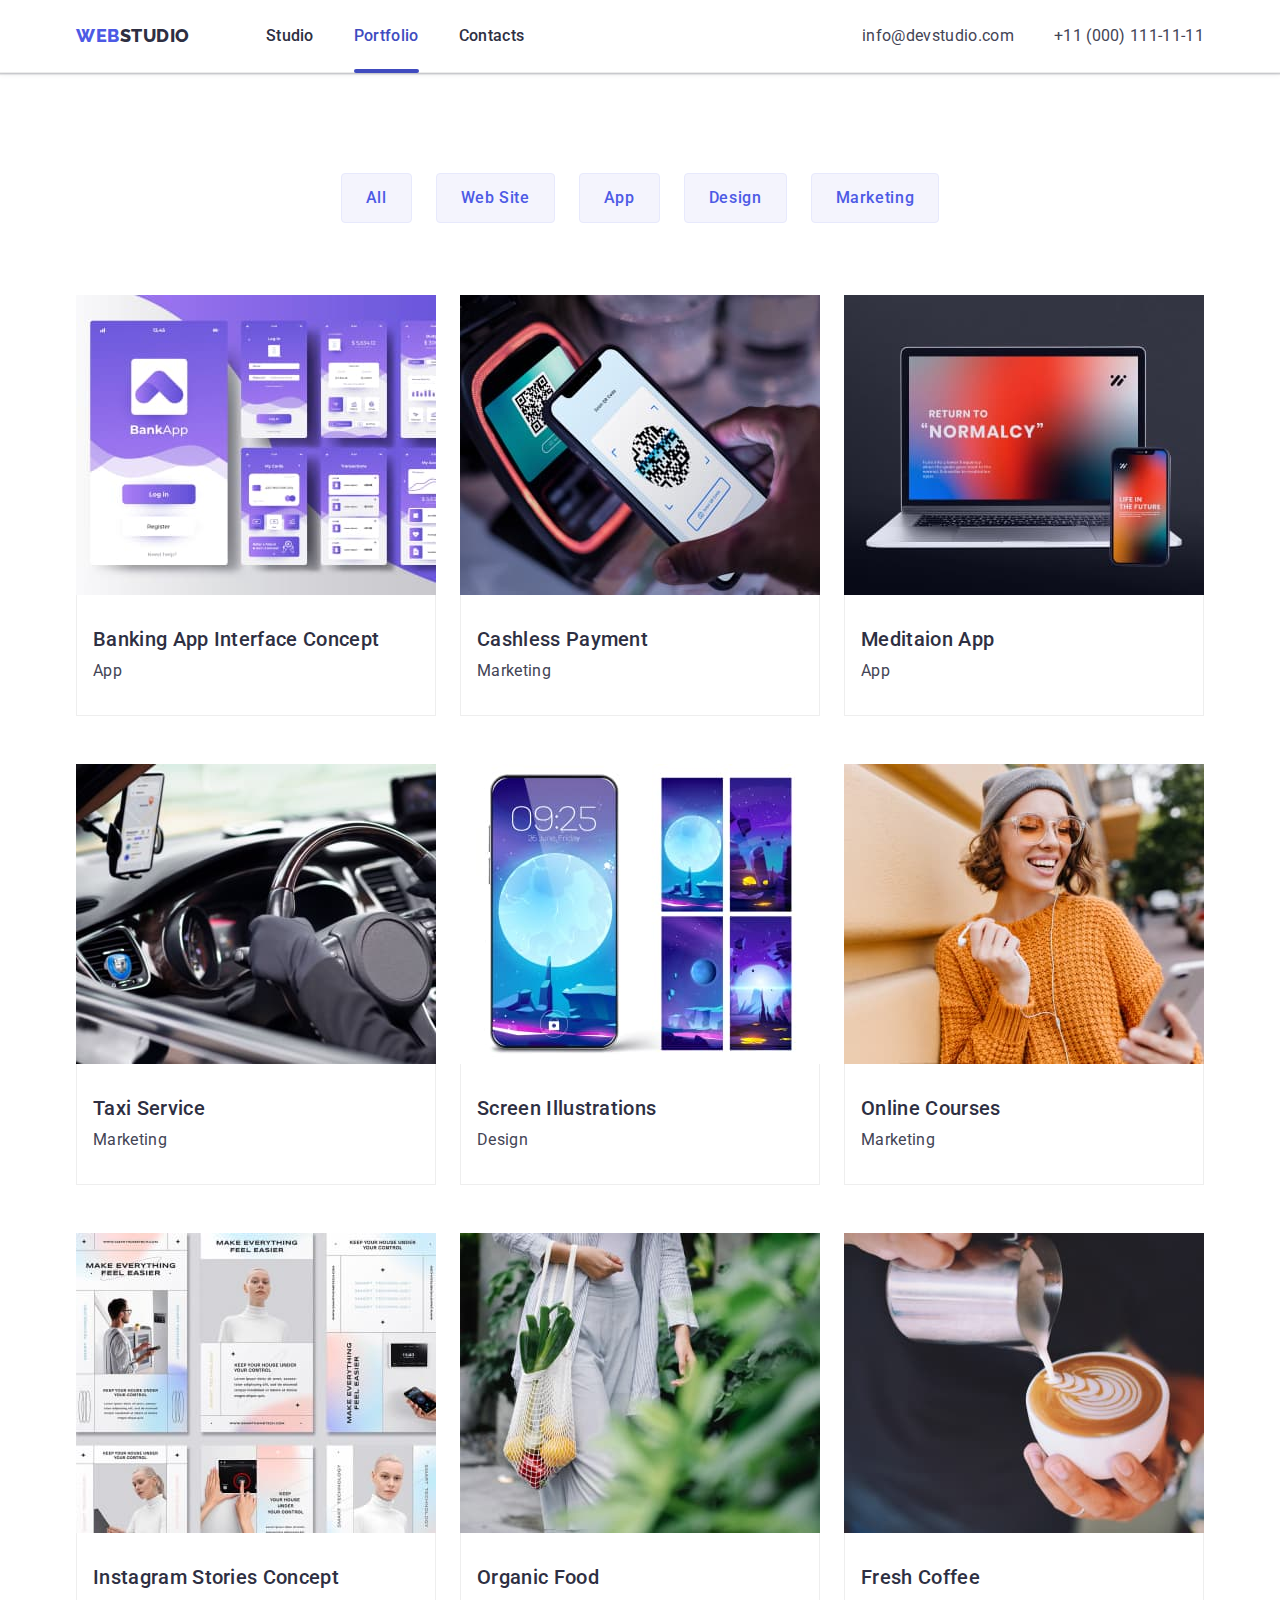
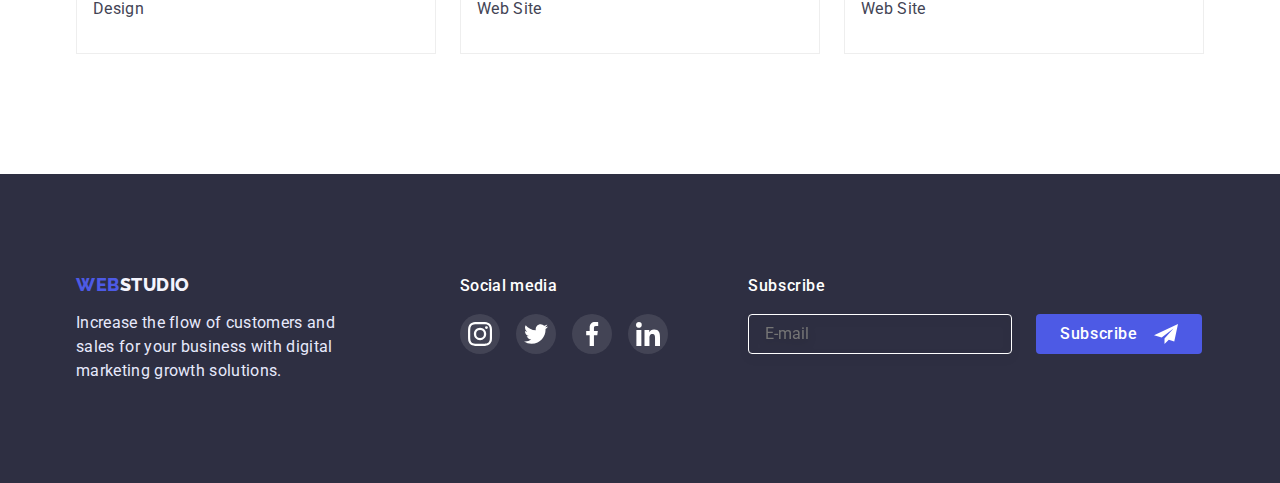
==== commit 16b1c0c9: "Ideal" ====
--- a/portfolio.html
+++ b/portfolio.html
@@ -79,12 +79,20 @@
                         <a class="project-functional" href="">
                             <div class="project-image-thumb">
                                 <picture>
-                                    <source srcset="./img/frame-8.webp    1x,
-                                                    ./img/frame-8@2x.webp  2x" type="image/webp">
-                                    <source srcset="./img/frame-8.jpg    1x,
-                                                    ./img/frame-8@2x.jpg  2x">
-                                    <img src="./img/frame-1.jpg" alt="Banking App Interface Concept" width="360">
-                                </picture>
+                                    <source media="(min-width: 1200px)" srcset="
+                        ./img/frame-1-pc.jpg    1x,
+                        ./img/frame-1@2x-pc.jpg 2x
+                      ">
+                                    <source media="(min-width: 768px)" srcset="
+                        ./img/frame-1-tablet.jpg    1x,
+                        ./img/frame-1@2x-tablet.jpg 2x
+                      ">
+                                    <img src="./img/frame-1-telephon.jpg" srcset="
+                        ./img/frame-1-telephon.jpg    1x,
+                        ./img/frame-1@2x-telephon.jpg 2x
+                      " alt="Banking App Interface Concept" height="280">
+                                </picture>
+
                                 <p class="text-cards">14 Stylish and User-Friendly App Design Concepts · Task Manager
                                     App · Calorie Tracker App · Exotic Fruit Ecommerce App ·
                                     Cloud Storage App</p>
@@ -100,11 +108,18 @@
                         <a class="project-functional" href="">
                             <div class="project-image-thumb">
                                 <picture>
-                                    <source srcset="./img/frame-9.webp    1x,
-                                                    ./img/frame-9@2x.webp  2x" type="image/webp">
-                                    <source srcset="./img/frame-9.jpg    1x,
-                                                    ./img/frame-9@2x.jpg  2x">
-                                    <img src="./img/frame-9.jpg" alt="Cashless Payment" width="360">
+                                    <source media="(min-width: 1200px)" srcset="
+                                                        ./img/frame-2-pc.jpg    1x,
+                                                        ./img/frame-2@2x-pc.jpg 2x
+                                                      ">
+                                    <source media="(min-width: 768px)" srcset="
+                                                        ./img/frame-2-tablet.jpg    1x,
+                                                        ./img/frame-2@2x-tablet.jpg 2x
+                                                      ">
+                                    <img src="./img/frame-2-telephon.jpg" srcset="
+                                                        ./img/frame-2-telephon.jpg    1x,
+                                                        ./img/frame-2@2x-telephon.jpg 2x
+                                                      " alt="Cashless Payment" height="280">
                                 </picture>
                                 <p class="text-cards">14 Stylish and User-Friendly App Design Concepts · Task Manager
                                     App · Calorie Tracker App · Exotic Fruit Ecommerce App ·
@@ -121,11 +136,18 @@
                         <a class="project-functional" href="">
                             <div class="project-image-thumb">
                                 <picture>
-                                    <source srcset="./img/frame-10.webp    1x,
-                                                    ./img/frame-10@2x.webp  2x" type="image/webp">
-                                    <source srcset="./img/frame-10.jpg    1x,
-                                                    ./img/frame-10@2x.jpg  2x">
-                                    <img src="./img/frame-10.jpg" alt="Meditaion App" width="360">
+                                    <source media="(min-width: 1200px)" srcset="
+                                                        ./img/frame-3-pc.jpg    1x,
+                                                        ./img/frame-3@2x-pc.jpg 2x
+                                                                                      ">
+                                    <source media="(min-width: 768px)" srcset="
+                                                        ./img/frame-3-tablet.jpg    1x,
+                                                        ./img/frame-3-2x-tablet.jpg 2x
+                                                                                      ">
+                                    <img src="./img/frame-3-telephon.jpg" srcset="
+                                                        ./img/frame-3-telephon.jpg    1x,
+                                                        ./img/frame-3@2x-telephon.jpg 2x
+                                                    " alt="Meditaion App" height="280">
                                 </picture>
                                 <p class="text-cards">14 Stylish and User-Friendly App Design Concepts · Task Manager
                                     App · Calorie Tracker App · Exotic Fruit Ecommerce App ·
@@ -142,11 +164,18 @@
                         <a class="project-functional" href="">
                             <div class="project-image-thumb">
                                 <picture>
-                                    <source srcset="./img/frame-11.webp    1x,
-                                                    ./img/frame-11@2x.webp  2x" type="image/webp">
-                                    <source srcset="./img/frame-11.jpg    1x,
-                                                    ./img/frame-11@2x.jpg  2x">
-                                    <img src="./img/frame-11.jpg" alt="Taxi Service" width="360">
+                                    <source media="(min-width: 1200px)" srcset="
+                                                    ./img/frame-4-pc.jpg    1x,
+                                                    ./img/frame-4@2x-pc.jpg 2x
+                                                                        ">
+                                    <source media="(min-width: 768px)" srcset="
+                                                    ./img/frame-4-tablet.jpg    1x,
+                                                    ./img/frame-4@2x-tablet.jpg 2x
+                                                                        ">
+                                    <img src="./img/frame-4-telephon.jpg" srcset="
+                                                    ./img/frame-4-telephon.jpg    1x,
+                                                    ./img/frame-4@2x-telephon.jpg 2x
+                                                    " alt="Taxi Service" height="280">
                                 </picture>
                                 <p class="text-cards">14 Stylish and User-Friendly App Design Concepts · Task Manager
                                     App · Calorie Tracker App · Exotic Fruit Ecommerce App ·
@@ -163,11 +192,18 @@
                         <a class="project-functional" href="">
                             <div class="project-image-thumb">
                                 <picture>
-                                    <source srcset="./img/frame-12.webp    1x,
-                                                    ./img/frame-12@2x.webp  2x" type="image/webp">
-                                    <source srcset="./img/frame-12.jpg    1x,
-                                                    ./img/frame-12@2x.jpg  2x">
-                                    <img src="./img/frame-12.jpg" alt="Screen Illustrations" width="360">
+                                    <source media="(min-width: 1200px)" srcset="
+                                                    ./img/frame-5-pc.jpg    1x,
+                                                    ./img/frame-5@2x-pc.jpg 2x
+                                                                             ">
+                                    <source media="(min-width: 768px)" srcset="
+                                                    ./img/frame-5-tablet.jpg    1x,
+                                                    ./img/frame-5@2x-tablet.jpg 2x
+                                                                            ">
+                                    <img src="./img/frame-5-telephon.jpg" srcset="
+                                                    ./img/frame-5-telephon.jpg    1x,
+                                                    ./img/frame-5@2x-telephon.jpg 2x
+                                                    " alt="Screen Illustrations" height="280">
                                 </picture>
                                 <p class="text-cards">14 Stylish and User-Friendly App Design Concepts · Task Manager
                                     App · Calorie Tracker App · Exotic Fruit Ecommerce App ·
@@ -184,11 +220,18 @@
                         <a class="project-functional" href="">
                             <div class="project-image-thumb">
                                 <picture>
-                                    <source srcset="./img/frame-13.webp    1x,
-                                                    ./img/frame-13@2x.webp  2x" type="image/webp">
-                                    <source srcset="./img/frame-13.jpg    1x,
-                                                    ./img/frame-13@2x.jpg  2x">
-                                    <img src="./img/frame-13.jpg" alt="Online Courses" width="360">
+                                    <source media="(min-width: 1200px)" srcset="
+                                                    ./img/frame-6-pc.jpg    1x,
+                                                    ./img/frame-6@2x-pc.jpg 2x
+                                                                             ">
+                                    <source media="(min-width: 768px)" srcset="
+                                                    ./img/frame-6-tablet.jpg    1x,
+                                                    ./img/frame-6@2x-tablet.jpg 2x
+                                                                            ">
+                                    <img src="./img/frame-6-telephon.jpg" srcset="
+                                                    ./img/frame-6-telephon.jpg    1x,
+                                                    ./img/frame-6@2x-telephon.jpg 2x
+                                                    " alt="Online Courses" height="280">
                                 </picture>
                                 <p class="text-cards">14 Stylish and User-Friendly App Design Concepts · Task Manager
                                     App · Calorie Tracker App · Exotic Fruit Ecommerce App ·
@@ -205,11 +248,18 @@
                         <a class="project-functional" href="">
                             <div class="project-image-thumb">
                                 <picture>
-                                    <source srcset="./img/frame-14.webp    1x,
-                                                    ./img/frame-14@2x.webp  2x" type="image/webp">
-                                    <source srcset="./img/frame-14.jpg    1x,
-                                                    ./img/frame-14@2x.jpg  2x">
-                                    <img src="./img/frame-14.jpg" alt="Instagram Stories Concept" width="360">
+                                    <source media="(min-width: 1200px)" srcset="
+                                                    ./img/frame-7-pc.jpg    1x,
+                                                    ./img/frame-7@2x-pc.jpg 2x
+                                                                             ">
+                                    <source media="(min-width: 768px)" srcset="
+                                                    ./img/frame-7-tablet.jpg    1x,
+                                                    ./img/frame-7@2x-tablet.jpg 2x
+                                                                            ">
+                                    <img src="./img/frame-7-telephon.jpg" srcset="
+                                                    ./img/frame-7-telephon.jpg    1x,
+                                                    ./img/frame-7@2x-telephon.jpg 2x
+                                                    " alt="Instagram Stories Concept" height="280">
                                 </picture>
                                 <p class="text-cards">14 Stylish and User-Friendly App Design Concepts · Task Manager
                                     App · Calorie Tracker App · Exotic Fruit Ecommerce App ·
@@ -226,11 +276,18 @@
                         <a class="project-functional" href="">
                             <div class="project-image-thumb">
                                 <picture>
-                                    <source srcset="./img/frame-15.webp    1x,
-                                                    ./img/frame-15@2x.webp  2x" type="image/webp">
-                                    <source srcset="./img/frame-15.jpg    1x,
-                                                    ./img/frame-15@2x.jpg  2x">
-                                    <img src="./img/frame-15.jpg" alt="Organic Food" width="360">
+                                    <source media="(min-width: 1200px)" srcset="
+                                                    ./img/frame-8-pc.jpg    1x,
+                                                    ./img/frame-8@2x-pc.jpg 2x
+                                                                             ">
+                                    <source media="(min-width: 768px)" srcset="
+                                                    ./img/frame-8-tablet.jpg    1x,
+                                                    ./img/frame-8@2x-tablet.jpg 2x
+                                                                            ">
+                                    <img src="./img/frame-8-telephon.jpg" srcset="
+                                                    ./img/frame-8-telephon.jpg    1x,
+                                                    ./img/frame-8@2x-telephon.jpg 2x
+                                                    " alt="Organic Food" height="280">
                                 </picture>
                                 <p class="text-cards">14 Stylish and User-Friendly App Design Concepts · Task Manager
                                     App · Calorie Tracker App · Exotic Fruit Ecommerce App ·
@@ -247,11 +304,18 @@
                         <a class="project-functional" href="">
                             <div class="project-image-thumb">
                                 <picture>
-                                    <source srcset="./img/frame-16.webp    1x,
-                                                    ./img/frame-16@2x.webp  2x" type="image/webp">
-                                    <source srcset="./img/frame-16.jpg    1x,
-                                                    ./img/frame-16@2x.jpg  2x">
-                                    <img src="./img/frame-16.jpg" alt="Fresh Coffee" width="360">
+                                    <source media="(min-width: 1200px)" srcset="
+                                                    ./img/frame-9-pc.jpg    1x,
+                                                    ./img/frame-9@2x-pc.jpg 2x
+                                                                             ">
+                                    <source media="(min-width: 768px)" srcset="
+                                                    ./img/frame-9-tablet.jpg    1x,
+                                                    ./img/frame-9@2x-tablet.jpg 2x
+                                                                            ">
+                                    <img src="./img/frame-9-telephon.jpg" srcset="
+                                                    ./img/frame-9-telephon.jpg    1x,
+                                                    ./img/frame-9@2x-telephon.jpg 2x
+                                                    " alt="Fresh Coffee" height="280">
                                 </picture>
                                 <p class="text-cards">14 Stylish and User-Friendly App Design Concepts · Task Manager
                                     App · Calorie Tracker App · Exotic Fruit Ecommerce App ·
@@ -329,7 +393,7 @@
 
     <div class="mobile-menu" data-modal>
         <div class="mobile-menu__container">
-            <button class="mobile-menu__close-bnt" data-modal-close>
+            <button class="mobile-menu__close-bnt mobil-hover-x" data-modal-close>
                 <svg class="mobile-menu__close" width="8" height="8">
                     <use href="./img/icon.svg#icon-close-black"></use>
                 </svg>
@@ -346,8 +410,12 @@
                 </ul>
 
                 <ul class="mobile-adress">
-                    <li class="modal-mobil-window-tel">+11 (000) 111-11-11</li>
-                    <li class="modal-mobil-window-email">info@devstudio.com</li>
+                    <li class="modal-mobil-window-tel">
+                        <a href="tel:+11(000)111-11-11" class="window-tel">+11 (000) 111-11-11</a>
+                    </li>
+                    <li class="modal-mobil-window-email">
+                        <a href="mailto:info@devstudio.com" class="window-mailto">info@devstudio.com</a>
+                    </li>
                 </ul>
 
                 <ul class="mobile-social-container">
--- a/css/styles.css
+++ b/css/styles.css
@@ -178,10 +178,12 @@
   display: flex;
   flex-wrap: wrap;
   gap: 72px 16px;
+  justify-content: center;
 }
 .company-team {
   display: flex;
   height: 100%;
+  width: 190px;
   align-items: center;
   justify-content: center;
   border: 1px solid #8e8f99;
@@ -378,8 +380,7 @@
 
 .mobil-social-contact {
   display: flex;
-  width: 40px;
-  height: 40px;
+  padding: 8px;
   background-color: #4d5ae5;
   border-radius: 50%;
   align-items: center;
@@ -388,6 +389,22 @@
 }
 .icon-mobil-social {
   fill: #f4f4fd;
+}
+.window-tel {
+  color: #4d5ae5;
+}
+.window-mailto {
+  color: #434455;
+}
+.mobil-social-contact:hover,
+.mobil-social-contact:focus {
+  background-color: #404bbf;
+}
+.mobil-hover-x:hover,
+.mobil-hover-x:focus {
+  background-color: #404bbf;
+  fill: #ffffff;
+  border-color: #404bbf;
 }
 
 /* -------------------------------------------адаптив------------------------------------------- */
@@ -476,6 +493,9 @@
   .footer-container-item {
     display: flex;
   }
+  .company-team {
+    width: 168px;
+  }
 }
 
 @media screen and (max-width: 767px) {
@@ -494,9 +514,9 @@
     margin-bottom: 72px;
   }
 
-  .company-team-list {
+  /* .company-team-list {
     flex-basis: calc((100% - 24px) / 2);
-  }
+  } */
   .logo-fontfooter {
     display: block;
     text-align: center;
@@ -544,6 +564,12 @@
   .button-secondpage {
     padding: 8px 16px;
   }
+  .future-title {
+    text-align: center;
+  }
+  .button {
+    justify-content: start;
+  }
 }
 
 @media screen and (min-width: 1200px) {
@@ -677,7 +703,7 @@
     font-weight: 500;
     font-size: 20px;
     line-height: 1.2;
-    padding-bottom: 8px;
+    margin-bottom: 8px;
   }
   .work-section {
     margin-top: -120px;
@@ -774,7 +800,6 @@
     row-gap: 72px;
     column-gap: 24px;
     justify-content: start;
-    margin: -3px;
   }
 }
 
@@ -828,7 +853,8 @@
   padding-bottom: 8px;
   padding-left: 8px;
   padding-right: 8px;
-
+  transition: background-color 250ms var(--time-func),
+    fill 250ms var(--time-func), border 250ms var(--time-func);
   fill: #2e2f42;
   border-radius: 50%;
   border: 1px solid rgba(0, 0, 0, 0.1);
@@ -865,7 +891,7 @@
 
 .mobile-social-container {
   display: flex;
-  justify-content: space-between;
+  gap: 56px;
 }
 /* ----------------------мобил хеадер с меню--------------------------- */
 
@@ -894,7 +920,7 @@
 .hero {
   background-color: var(--color-texth);
   padding: 112px 0;
-  max-width: 100%;
+  max-width: 1440px;
   margin-left: auto;
   margin-right: auto;
   text-align: center;
@@ -963,6 +989,7 @@
       url(../img/office@2x.jpg);
   }
 }
+/*------------------------------------- main-hero--------------------------------------- */
 
 /* ------------------------------------backdrop - modal---------------------------------------- */
 .backdrop {
